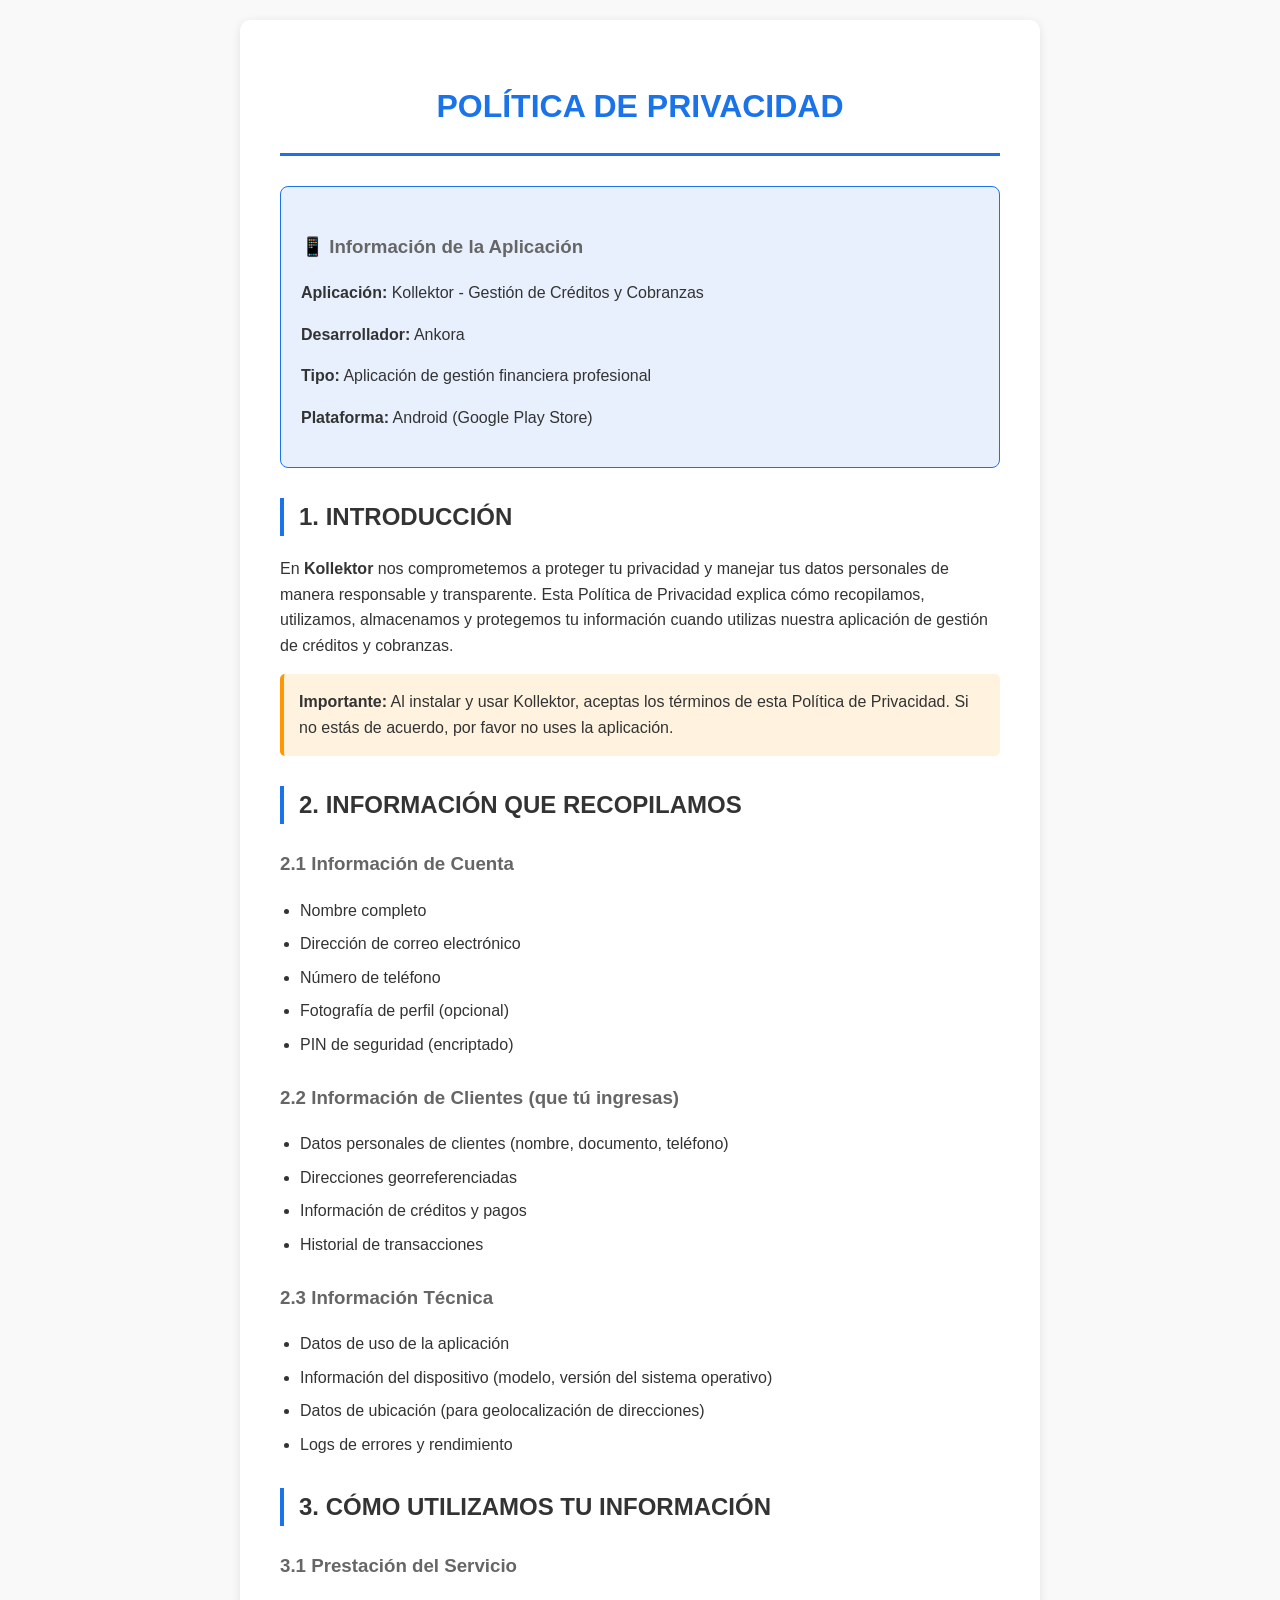
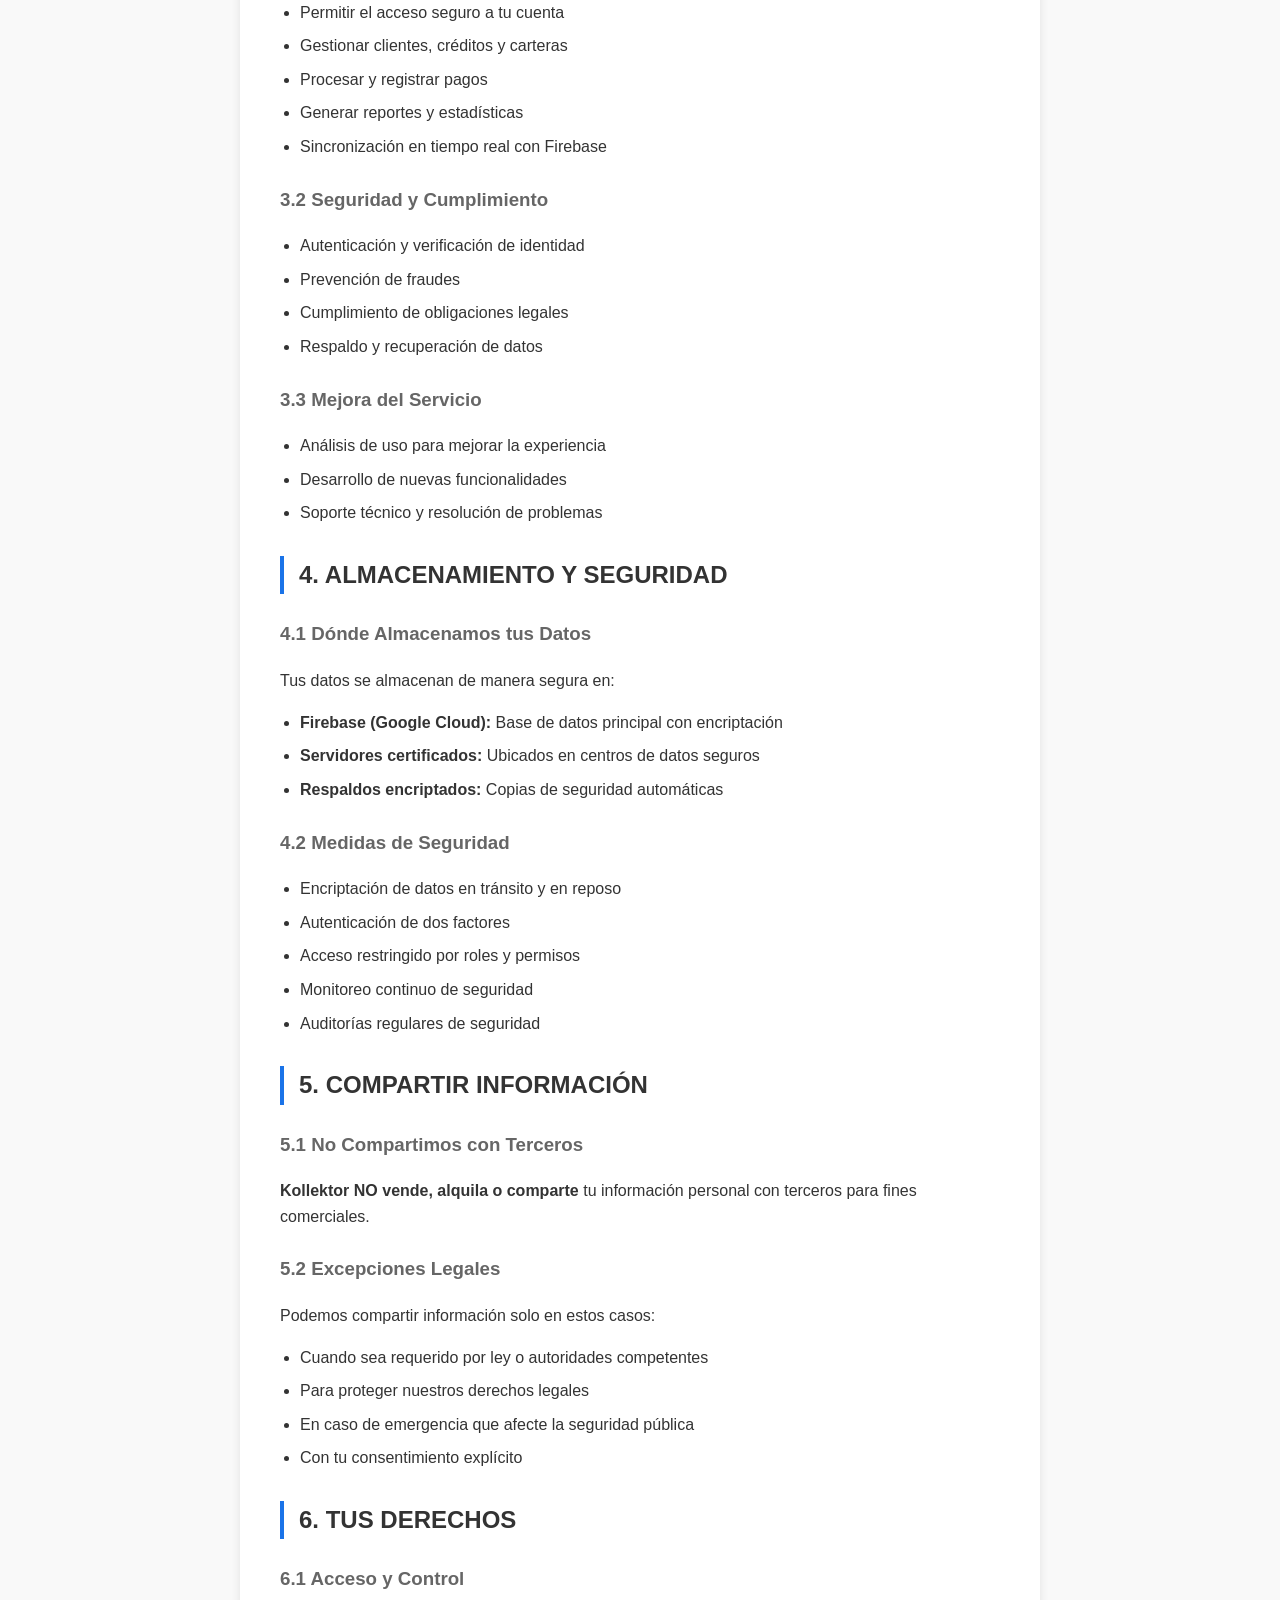
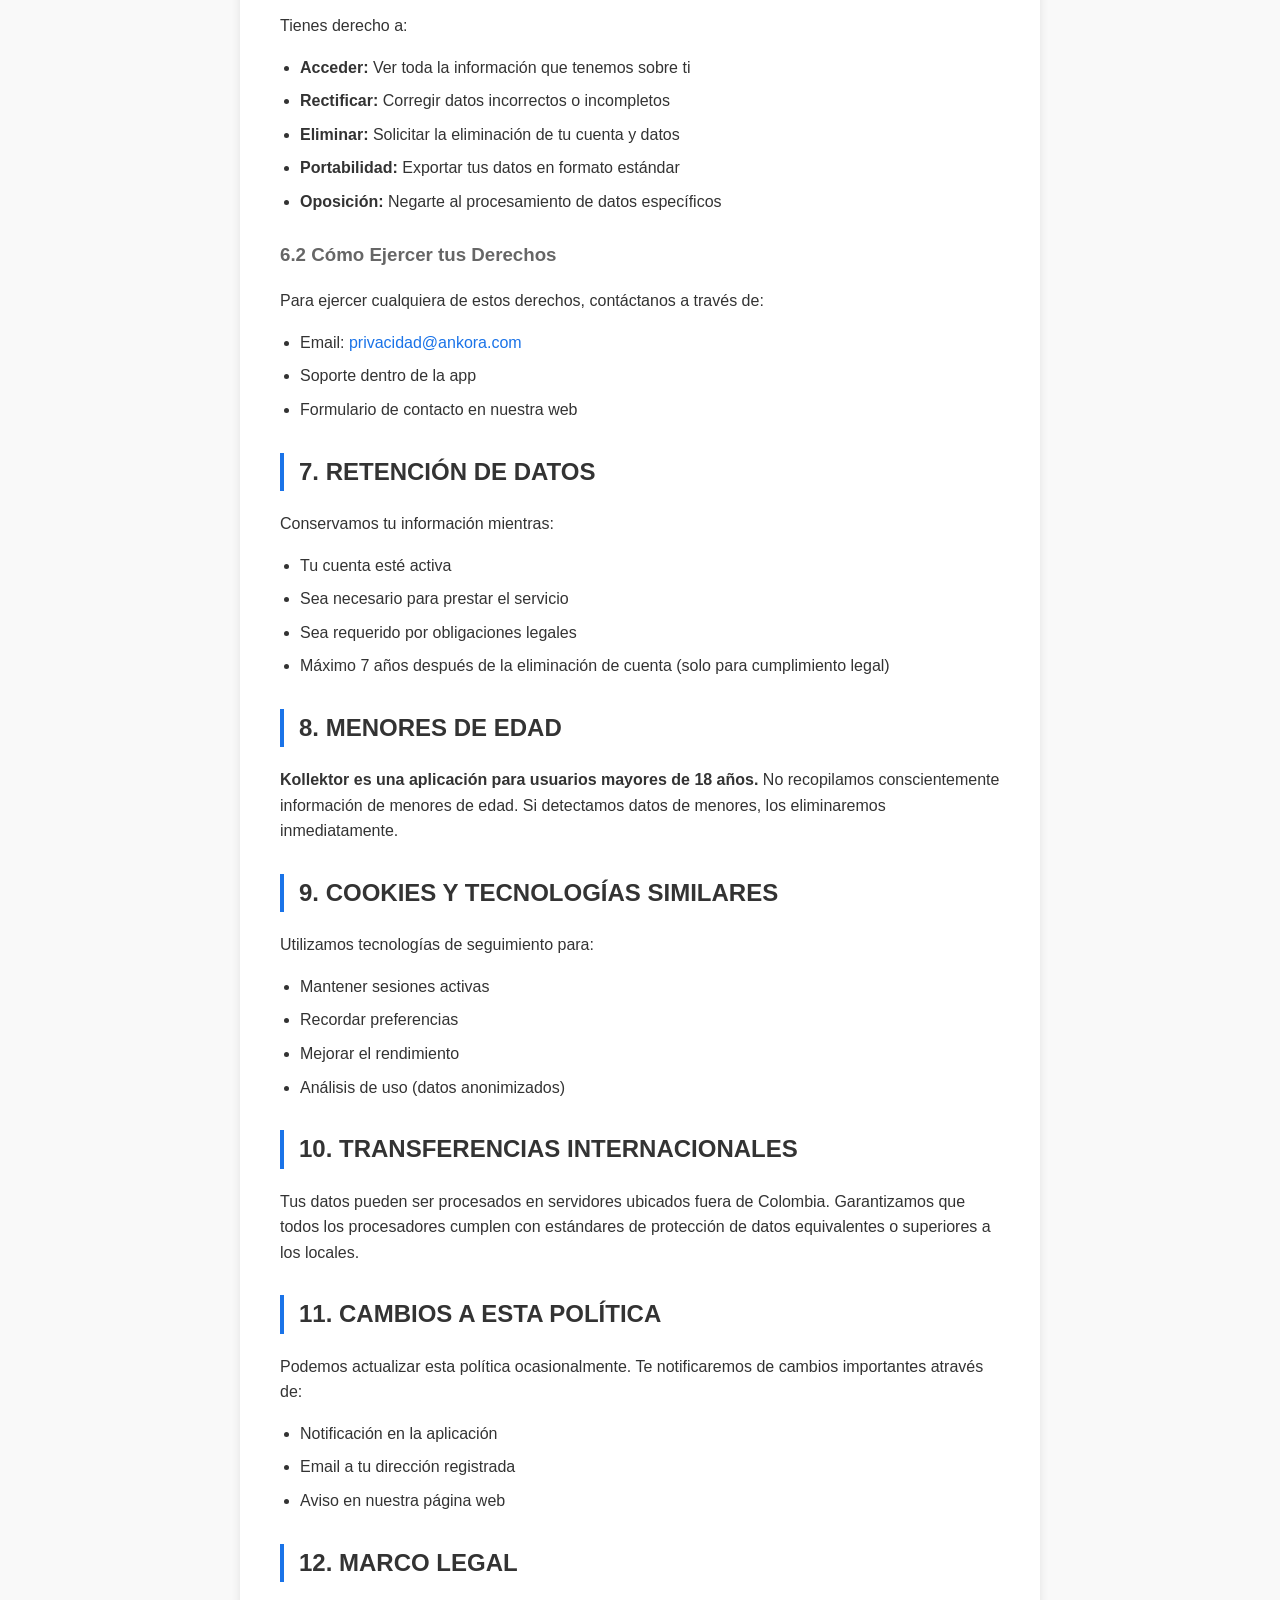
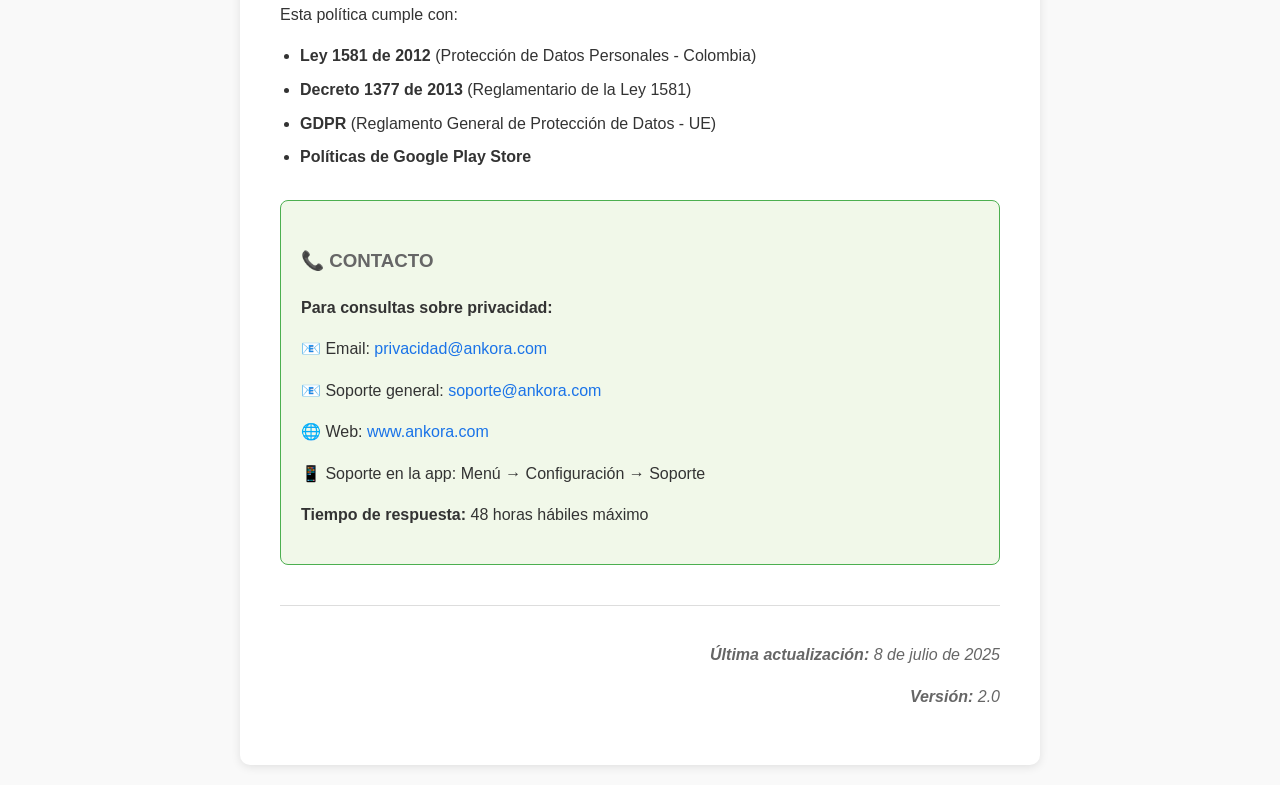
==== politica_privacidad.html @ d502690c "Create politica_privacidad.html" ====
<!DOCTYPE html>
<html lang="es">
<head>
    <meta charset="UTF-8">
    <meta name="viewport" content="width=device-width, initial-scale=1.0">
    <title>Política de Privacidad - Kollektor App</title>
    <style>
        body {
            font-family: 'Segoe UI', Tahoma, Geneva, Verdana, sans-serif;
            line-height: 1.6;
            color: #333;
            max-width: 800px;
            margin: 0 auto;
            padding: 20px;
            background-color: #f9f9f9;
        }
        .container {
            background: white;
            padding: 40px;
            border-radius: 10px;
            box-shadow: 0 2px 10px rgba(0,0,0,0.1);
        }
        h1 {
            color: #1a73e8;
            text-align: center;
            border-bottom: 3px solid #1a73e8;
            padding-bottom: 20px;
            margin-bottom: 30px;
        }
        h2 {
            color: #333;
            border-left: 4px solid #1a73e8;
            padding-left: 15px;
            margin-top: 30px;
        }
        h3 {
            color: #666;
            margin-top: 25px;
        }
        .app-info {
            background: #e8f0fe;
            padding: 20px;
            border-radius: 8px;
            margin-bottom: 30px;
            border: 1px solid #1a73e8;
        }
        .contact-info {
            background: #f1f8e9;
            padding: 20px;
            border-radius: 8px;
            margin-top: 30px;
            border: 1px solid #4caf50;
        }
        .important {
            background: #fff3e0;
            padding: 15px;
            border-radius: 5px;
            margin: 15px 0;
            border-left: 4px solid #ff9800;
        }
        ul {
            padding-left: 20px;
        }
        li {
            margin-bottom: 8px;
        }
        .date {
            text-align: right;
            font-style: italic;
            color: #666;
            margin-top: 40px;
            padding-top: 20px;
            border-top: 1px solid #ddd;
        }
        a {
            color: #1a73e8;
            text-decoration: none;
        }
        a:hover {
            text-decoration: underline;
        }
    </style>
</head>
<body>
    <div class="container">
        <h1>POLÍTICA DE PRIVACIDAD</h1>
        
        <div class="app-info">
            <h3>📱 Información de la Aplicación</h3>
            <p><strong>Aplicación:</strong> Kollektor - Gestión de Créditos y Cobranzas</p>
            <p><strong>Desarrollador:</strong> Ankora</p>
            <p><strong>Tipo:</strong> Aplicación de gestión financiera profesional</p>
            <p><strong>Plataforma:</strong> Android (Google Play Store)</p>
        </div>

        <h2>1. INTRODUCCIÓN</h2>
        <p>En <strong>Kollektor</strong> nos comprometemos a proteger tu privacidad y manejar tus datos personales de manera responsable y transparente. Esta Política de Privacidad explica cómo recopilamos, utilizamos, almacenamos y protegemos tu información cuando utilizas nuestra aplicación de gestión de créditos y cobranzas.</p>

        <div class="important">
            <strong>Importante:</strong> Al instalar y usar Kollektor, aceptas los términos de esta Política de Privacidad. Si no estás de acuerdo, por favor no uses la aplicación.
        </div>

        <h2>2. INFORMACIÓN QUE RECOPILAMOS</h2>
        
        <h3>2.1 Información de Cuenta</h3>
        <ul>
            <li>Nombre completo</li>
            <li>Dirección de correo electrónico</li>
            <li>Número de teléfono</li>
            <li>Fotografía de perfil (opcional)</li>
            <li>PIN de seguridad (encriptado)</li>
        </ul>

        <h3>2.2 Información de Clientes (que tú ingresas)</h3>
        <ul>
            <li>Datos personales de clientes (nombre, documento, teléfono)</li>
            <li>Direcciones georreferenciadas</li>
            <li>Información de créditos y pagos</li>
            <li>Historial de transacciones</li>
        </ul>

        <h3>2.3 Información Técnica</h3>
        <ul>
            <li>Datos de uso de la aplicación</li>
            <li>Información del dispositivo (modelo, versión del sistema operativo)</li>
            <li>Datos de ubicación (para geolocalización de direcciones)</li>
            <li>Logs de errores y rendimiento</li>
        </ul>

        <h2>3. CÓMO UTILIZAMOS TU INFORMACIÓN</h2>
        
        <h3>3.1 Prestación del Servicio</h3>
        <ul>
            <li>Permitir el acceso seguro a tu cuenta</li>
            <li>Gestionar clientes, créditos y carteras</li>
            <li>Procesar y registrar pagos</li>
            <li>Generar reportes y estadísticas</li>
            <li>Sincronización en tiempo real con Firebase</li>
        </ul>

        <h3>3.2 Seguridad y Cumplimiento</h3>
        <ul>
            <li>Autenticación y verificación de identidad</li>
            <li>Prevención de fraudes</li>
            <li>Cumplimiento de obligaciones legales</li>
            <li>Respaldo y recuperación de datos</li>
        </ul>

        <h3>3.3 Mejora del Servicio</h3>
        <ul>
            <li>Análisis de uso para mejorar la experiencia</li>
            <li>Desarrollo de nuevas funcionalidades</li>
            <li>Soporte técnico y resolución de problemas</li>
        </ul>

        <h2>4. ALMACENAMIENTO Y SEGURIDAD</h2>
        
        <h3>4.1 Dónde Almacenamos tus Datos</h3>
        <p>Tus datos se almacenan de manera segura en:</p>
        <ul>
            <li><strong>Firebase (Google Cloud):</strong> Base de datos principal con encriptación</li>
            <li><strong>Servidores certificados:</strong> Ubicados en centros de datos seguros</li>
            <li><strong>Respaldos encriptados:</strong> Copias de seguridad automáticas</li>
        </ul>

        <h3>4.2 Medidas de Seguridad</h3>
        <ul>
            <li>Encriptación de datos en tránsito y en reposo</li>
            <li>Autenticación de dos factores</li>
            <li>Acceso restringido por roles y permisos</li>
            <li>Monitoreo continuo de seguridad</li>
            <li>Auditorías regulares de seguridad</li>
        </ul>

        <h2>5. COMPARTIR INFORMACIÓN</h2>
        
        <h3>5.1 No Compartimos con Terceros</h3>
        <p><strong>Kollektor NO vende, alquila o comparte</strong> tu información personal con terceros para fines comerciales.</p>

        <h3>5.2 Excepciones Legales</h3>
        <p>Podemos compartir información solo en estos casos:</p>
        <ul>
            <li>Cuando sea requerido por ley o autoridades competentes</li>
            <li>Para proteger nuestros derechos legales</li>
            <li>En caso de emergencia que afecte la seguridad pública</li>
            <li>Con tu consentimiento explícito</li>
        </ul>

        <h2>6. TUS DERECHOS</h2>
        
        <h3>6.1 Acceso y Control</h3>
        <p>Tienes derecho a:</p>
        <ul>
            <li><strong>Acceder:</strong> Ver toda la información que tenemos sobre ti</li>
            <li><strong>Rectificar:</strong> Corregir datos incorrectos o incompletos</li>
            <li><strong>Eliminar:</strong> Solicitar la eliminación de tu cuenta y datos</li>
            <li><strong>Portabilidad:</strong> Exportar tus datos en formato estándar</li>
            <li><strong>Oposición:</strong> Negarte al procesamiento de datos específicos</li>
        </ul>

        <h3>6.2 Cómo Ejercer tus Derechos</h3>
        <p>Para ejercer cualquiera de estos derechos, contáctanos a través de:</p>
        <ul>
            <li>Email: <a href="mailto:privacidad@ankora.com">privacidad@ankora.com</a></li>
            <li>Soporte dentro de la app</li>
            <li>Formulario de contacto en nuestra web</li>
        </ul>

        <h2>7. RETENCIÓN DE DATOS</h2>
        <p>Conservamos tu información mientras:</p>
        <ul>
            <li>Tu cuenta esté activa</li>
            <li>Sea necesario para prestar el servicio</li>
            <li>Sea requerido por obligaciones legales</li>
            <li>Máximo 7 años después de la eliminación de cuenta (solo para cumplimiento legal)</li>
        </ul>

        <h2>8. MENORES DE EDAD</h2>
        <p><strong>Kollektor es una aplicación para usuarios mayores de 18 años.</strong> No recopilamos conscientemente información de menores de edad. Si detectamos datos de menores, los eliminaremos inmediatamente.</p>

        <h2>9. COOKIES Y TECNOLOGÍAS SIMILARES</h2>
        <p>Utilizamos tecnologías de seguimiento para:</p>
        <ul>
            <li>Mantener sesiones activas</li>
            <li>Recordar preferencias</li>
            <li>Mejorar el rendimiento</li>
            <li>Análisis de uso (datos anonimizados)</li>
        </ul>

        <h2>10. TRANSFERENCIAS INTERNACIONALES</h2>
        <p>Tus datos pueden ser procesados en servidores ubicados fuera de Colombia. Garantizamos que todos los procesadores cumplen con estándares de protección de datos equivalentes o superiores a los locales.</p>

        <h2>11. CAMBIOS A ESTA POLÍTICA</h2>
        <p>Podemos actualizar esta política ocasionalmente. Te notificaremos de cambios importantes através de:</p>
        <ul>
            <li>Notificación en la aplicación</li>
            <li>Email a tu dirección registrada</li>
            <li>Aviso en nuestra página web</li>
        </ul>

        <h2>12. MARCO LEGAL</h2>
        <p>Esta política cumple con:</p>
        <ul>
            <li><strong>Ley 1581 de 2012</strong> (Protección de Datos Personales - Colombia)</li>
            <li><strong>Decreto 1377 de 2013</strong> (Reglamentario de la Ley 1581)</li>
            <li><strong>GDPR</strong> (Reglamento General de Protección de Datos - UE)</li>
            <li><strong>Políticas de Google Play Store</strong></li>
        </ul>

        <div class="contact-info">
            <h3>📞 CONTACTO</h3>
            <p><strong>Para consultas sobre privacidad:</strong></p>
            <p>📧 Email: <a href="mailto:privacidad@ankora.com">privacidad@ankora.com</a></p>
            <p>📧 Soporte general: <a href="mailto:soporte@ankora.com">soporte@ankora.com</a></p>
            <p>🌐 Web: <a href="https://www.ankora.com">www.ankora.com</a></p>
            <p>📱 Soporte en la app: Menú → Configuración → Soporte</p>
            
            <p><strong>Tiempo de respuesta:</strong> 48 horas hábiles máximo</p>
        </div>

        <div class="date">
            <p><strong>Última actualización:</strong> 8 de julio de 2025</p>
            <p><strong>Versión:</strong> 2.0</p>
        </div>
    </div>
</body>
</html>
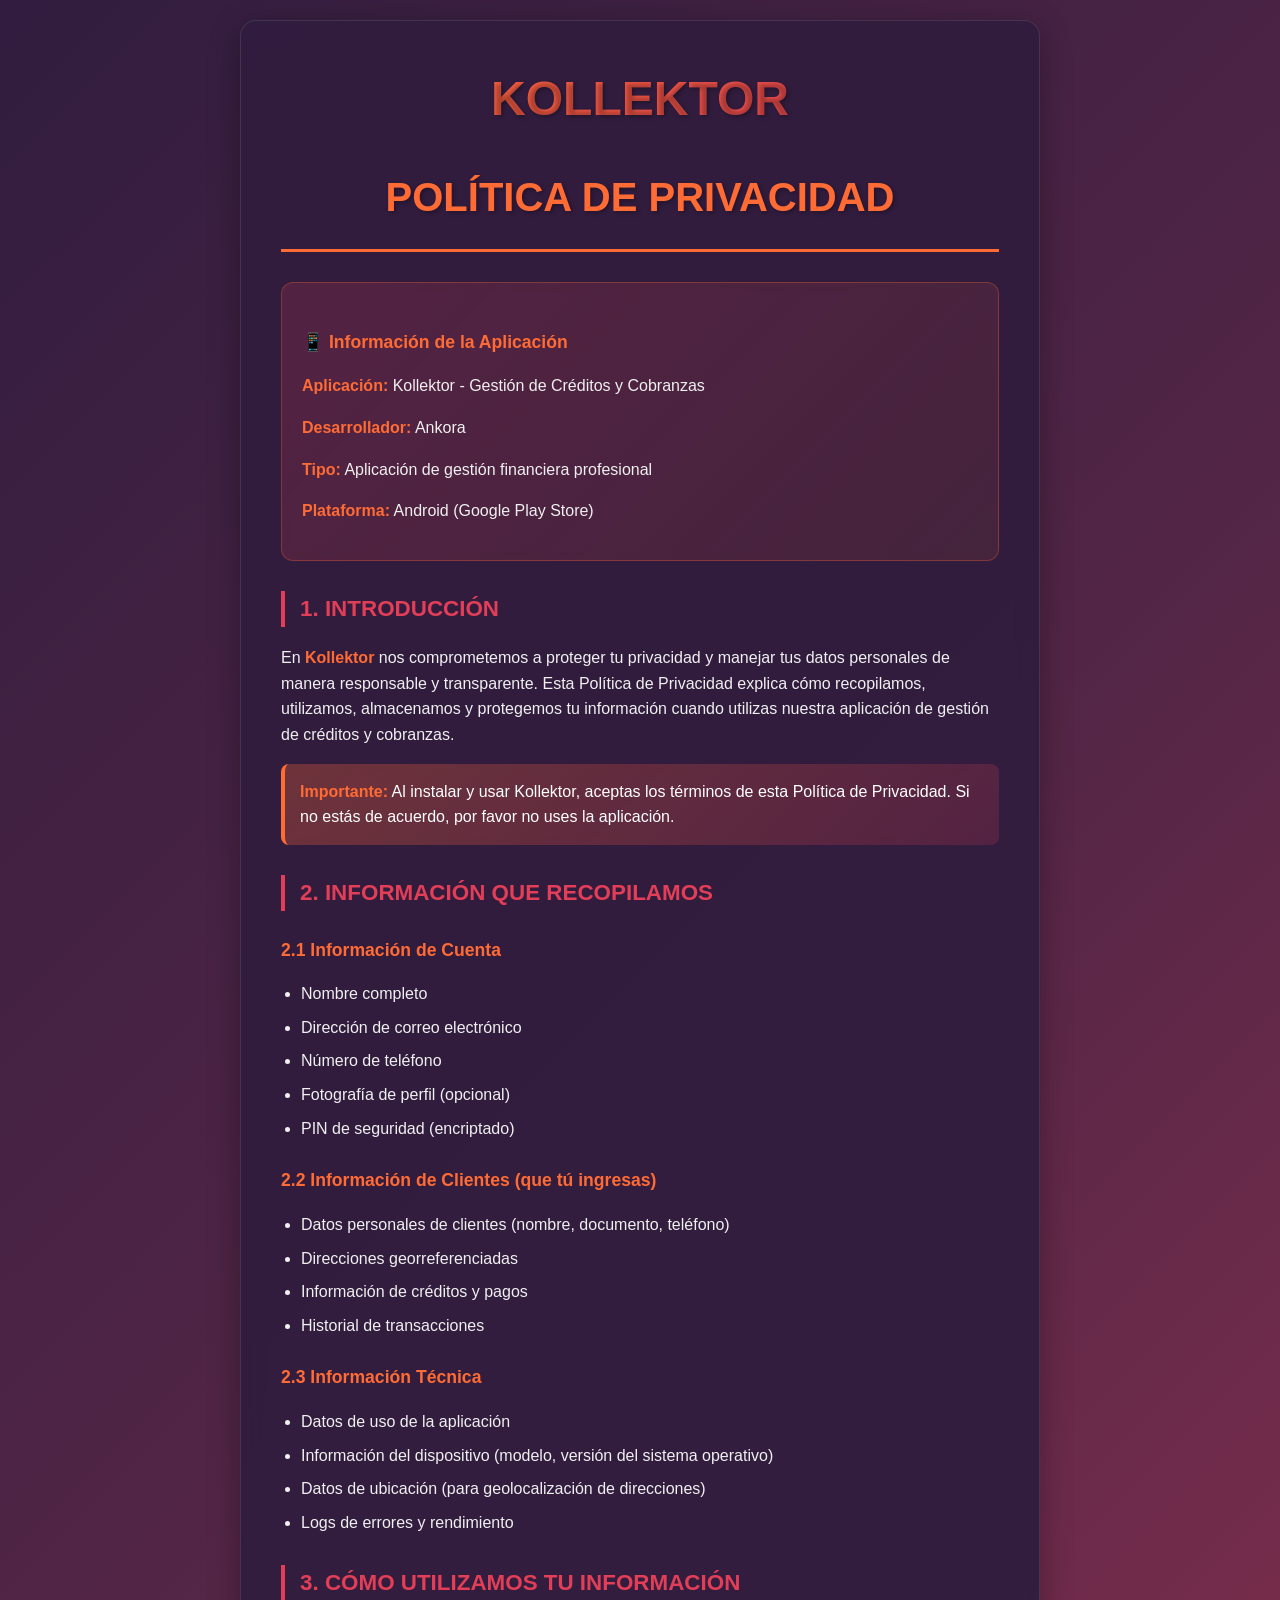
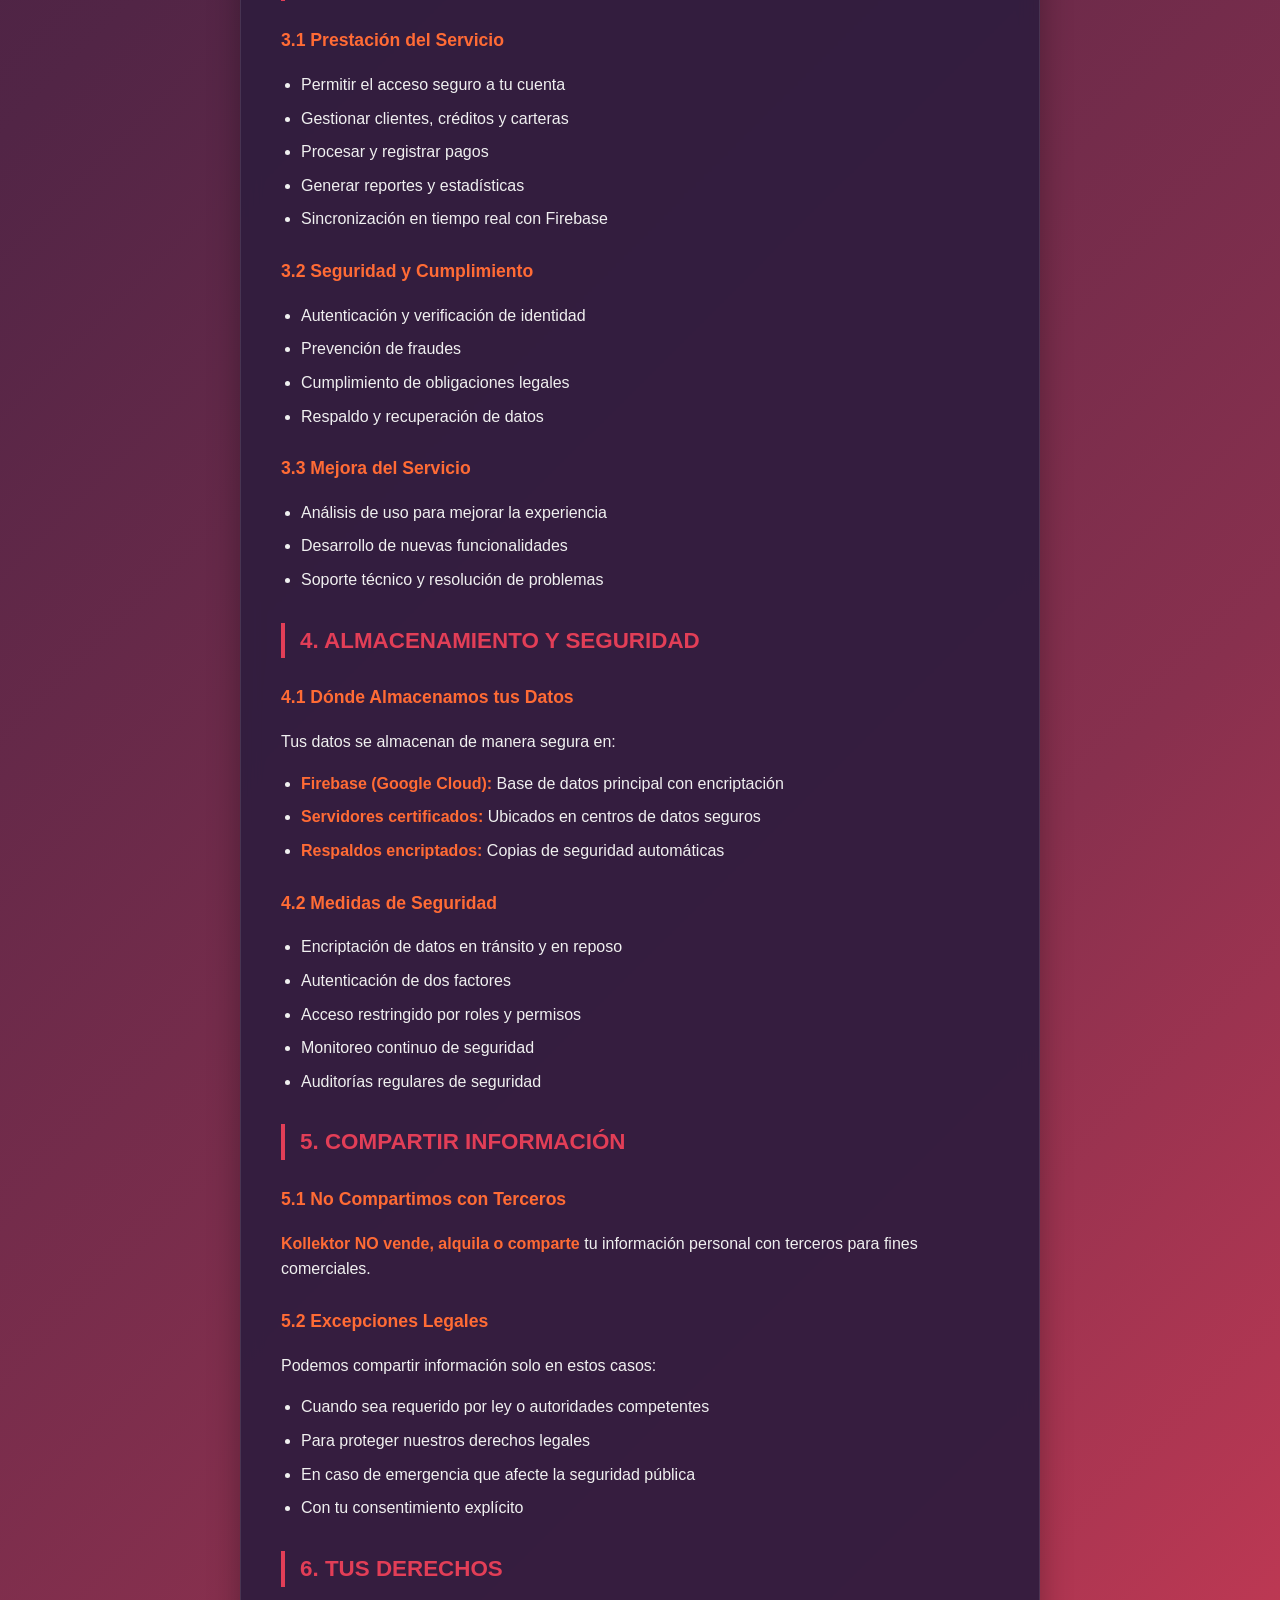
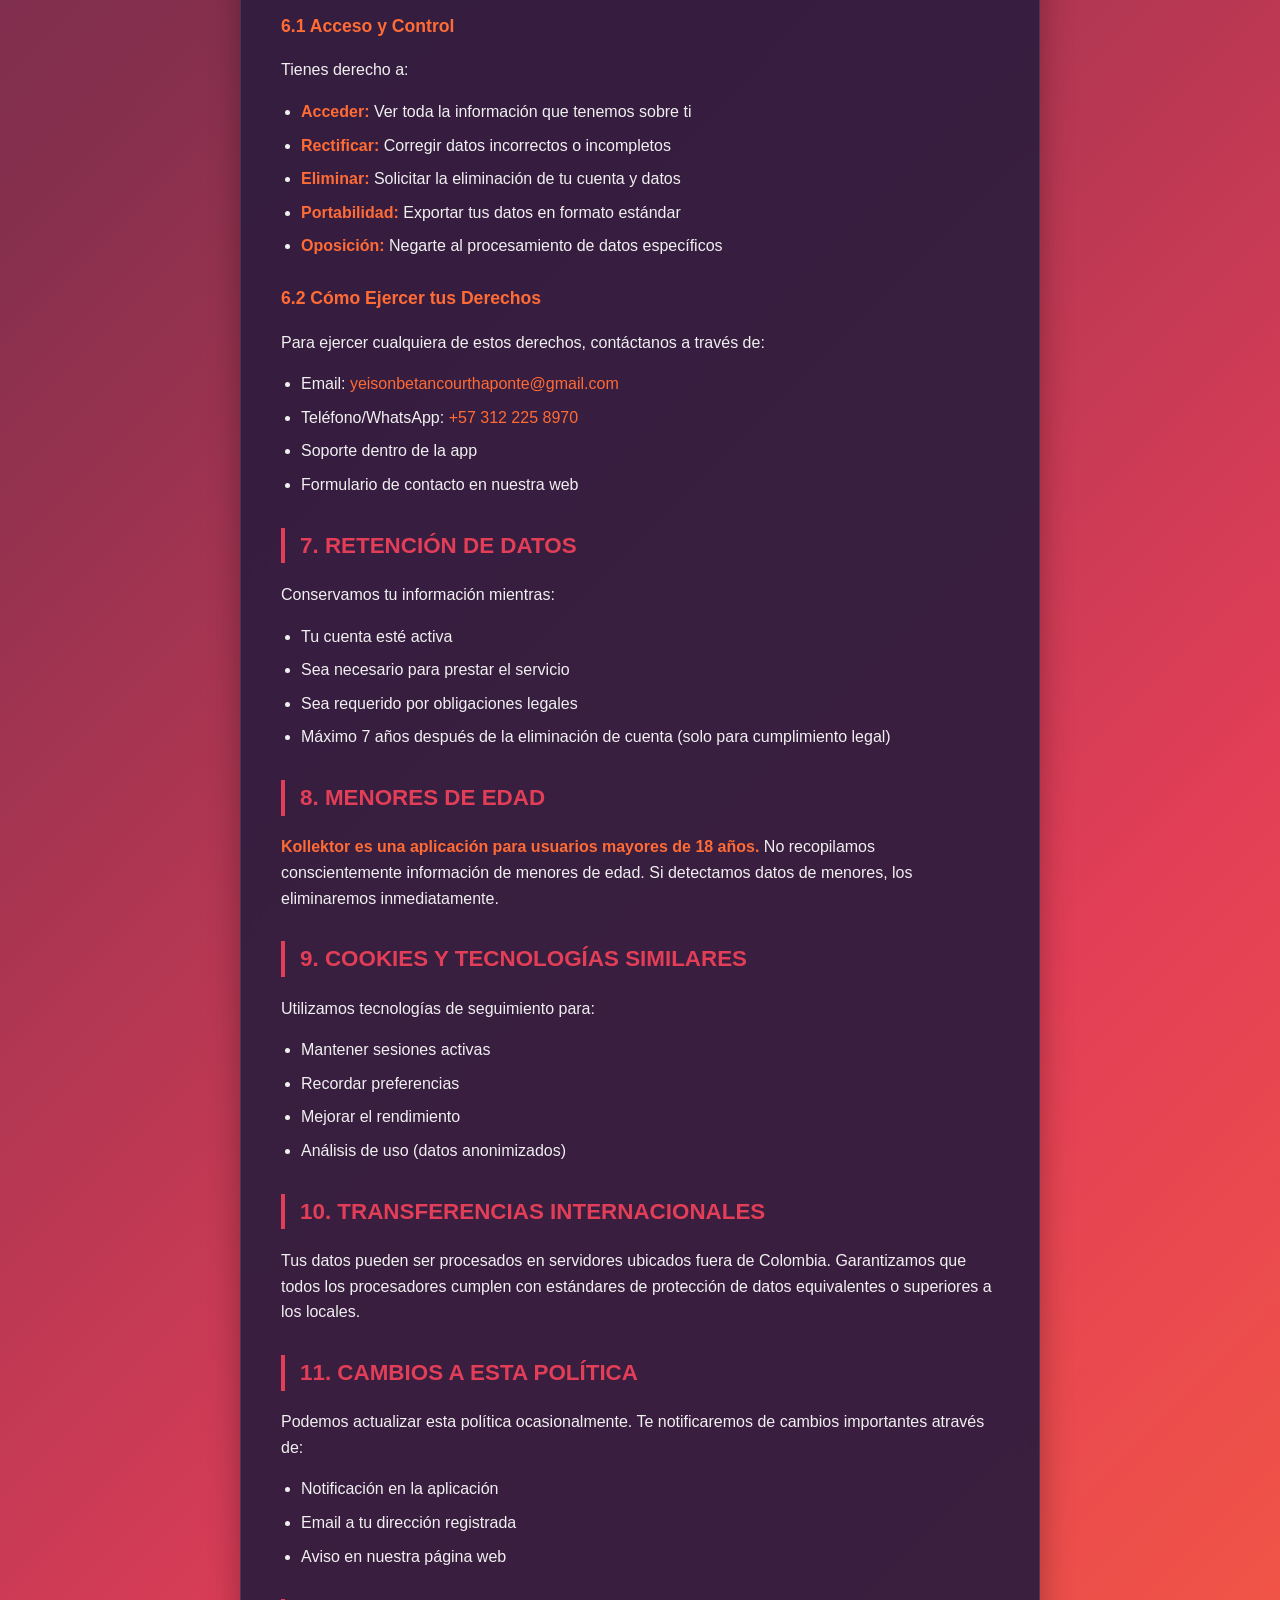
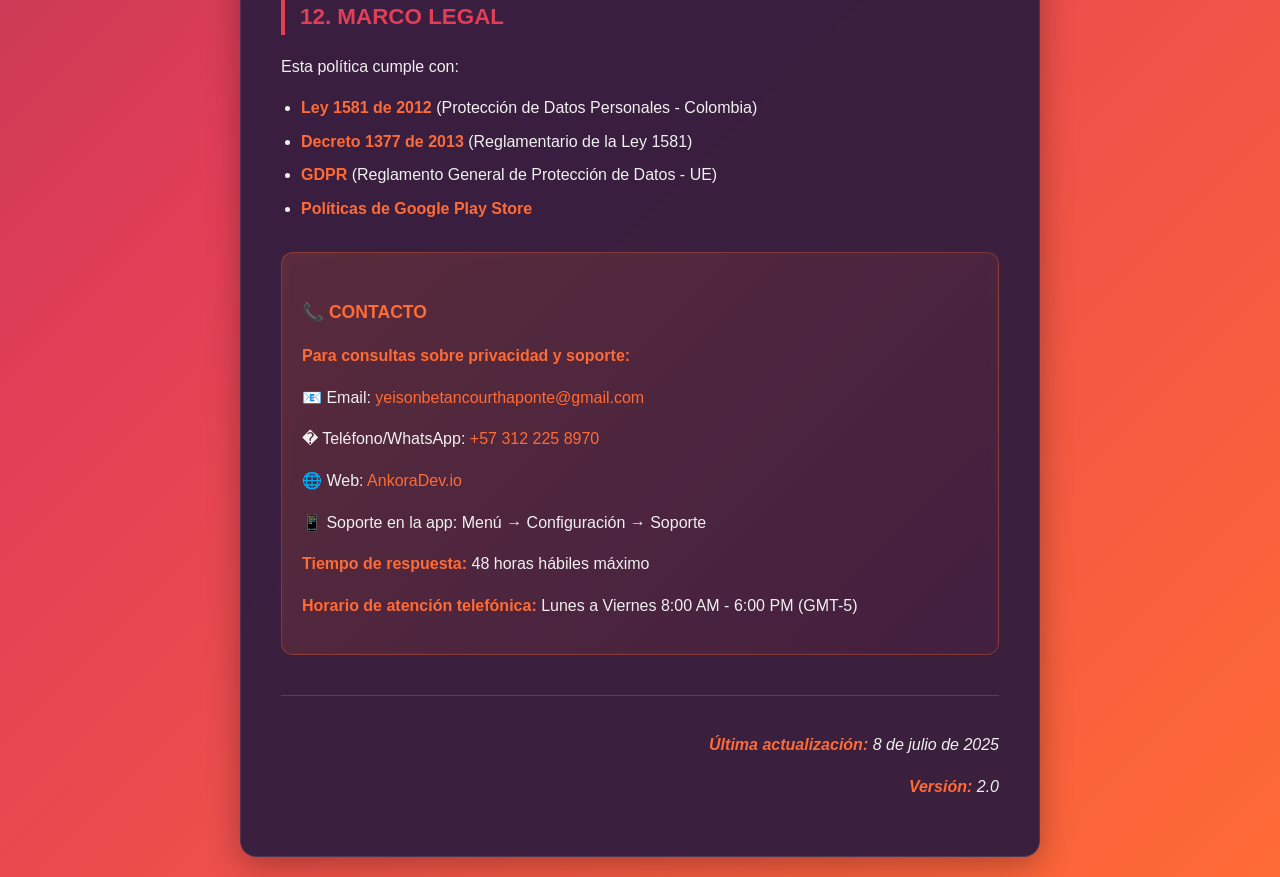
==== commit 072bba4b: "Update politica_privacidad.html" ====
--- a/politica_privacidad.html
+++ b/politica_privacidad.html
@@ -8,81 +8,116 @@
         body {
             font-family: 'Segoe UI', Tahoma, Geneva, Verdana, sans-serif;
             line-height: 1.6;
-            color: #333;
+            color: #FFFFFF;
             max-width: 800px;
             margin: 0 auto;
             padding: 20px;
-            background-color: #f9f9f9;
+            background: linear-gradient(135deg, #311D3F 0%, #522546 25%, #88304E 50%, #E23E57 75%, #FF6B35 100%);
+            min-height: 100vh;
         }
         .container {
-            background: white;
+            background: rgba(49, 29, 63, 0.95);
+            backdrop-filter: blur(10px);
             padding: 40px;
-            border-radius: 10px;
-            box-shadow: 0 2px 10px rgba(0,0,0,0.1);
+            border-radius: 16px;
+            box-shadow: 0 8px 32px rgba(0, 0, 0, 0.3);
+            border: 1px solid rgba(255, 255, 255, 0.1);
         }
         h1 {
-            color: #1a73e8;
+            color: #FF6B35;
             text-align: center;
-            border-bottom: 3px solid #1a73e8;
+            border-bottom: 3px solid #FF6B35;
             padding-bottom: 20px;
             margin-bottom: 30px;
+            font-size: 2.5rem;
+            text-shadow: 2px 2px 4px rgba(0, 0, 0, 0.3);
         }
         h2 {
-            color: #333;
-            border-left: 4px solid #1a73e8;
+            color: #E23E57;
+            border-left: 4px solid #E23E57;
             padding-left: 15px;
             margin-top: 30px;
+            font-size: 1.4rem;
         }
         h3 {
-            color: #666;
+            color: #FF6B35;
             margin-top: 25px;
+            font-size: 1.1rem;
         }
         .app-info {
-            background: #e8f0fe;
+            background: linear-gradient(135deg, rgba(226, 62, 87, 0.2), rgba(255, 107, 53, 0.1));
             padding: 20px;
+            border-radius: 12px;
+            margin-bottom: 30px;
+            border: 1px solid rgba(255, 107, 53, 0.3);
+            backdrop-filter: blur(5px);
+        }
+        .contact-info {
+            background: linear-gradient(135deg, rgba(255, 107, 53, 0.2), rgba(226, 62, 87, 0.1));
+            padding: 20px;
+            border-radius: 12px;
+            margin-top: 30px;
+            border: 1px solid rgba(255, 107, 53, 0.3);
+            backdrop-filter: blur(5px);
+        }
+        .important {
+            background: linear-gradient(135deg, rgba(255, 107, 53, 0.3), rgba(226, 62, 87, 0.2));
+            padding: 15px;
             border-radius: 8px;
-            margin-bottom: 30px;
-            border: 1px solid #1a73e8;
-        }
-        .contact-info {
-            background: #f1f8e9;
-            padding: 20px;
-            border-radius: 8px;
-            margin-top: 30px;
-            border: 1px solid #4caf50;
-        }
-        .important {
-            background: #fff3e0;
-            padding: 15px;
-            border-radius: 5px;
             margin: 15px 0;
-            border-left: 4px solid #ff9800;
+            border-left: 4px solid #FF6B35;
+            backdrop-filter: blur(5px);
         }
         ul {
             padding-left: 20px;
         }
         li {
             margin-bottom: 8px;
+            color: #F0F0F0;
+        }
+        p {
+            color: #F0F0F0;
         }
         .date {
             text-align: right;
             font-style: italic;
-            color: #666;
+            color: #C0C0C0;
             margin-top: 40px;
             padding-top: 20px;
-            border-top: 1px solid #ddd;
+            border-top: 1px solid rgba(255, 107, 53, 0.3);
         }
         a {
-            color: #1a73e8;
+            color: #FF6B35;
             text-decoration: none;
+            transition: color 0.3s ease;
         }
         a:hover {
+            color: #E23E57;
             text-decoration: underline;
+        }
+        strong {
+            color: #FF6B35;
+        }
+        .logo {
+            text-align: center;
+            margin-bottom: 20px;
+        }
+        .logo-text {
+            font-size: 3rem;
+            font-weight: bold;
+            background: linear-gradient(135deg, #FF6B35, #E23E57);
+            -webkit-background-clip: text;
+            -webkit-text-fill-color: transparent;
+            background-clip: text;
+            text-shadow: 2px 2px 4px rgba(0, 0, 0, 0.3);
         }
     </style>
 </head>
 <body>
     <div class="container">
+        <div class="logo">
+            <div class="logo-text">KOLLEKTOR</div>
+        </div>
         <h1>POLÍTICA DE PRIVACIDAD</h1>
         
         <div class="app-info">
@@ -201,7 +236,8 @@
         <h3>6.2 Cómo Ejercer tus Derechos</h3>
         <p>Para ejercer cualquiera de estos derechos, contáctanos a través de:</p>
         <ul>
-            <li>Email: <a href="mailto:privacidad@ankora.com">privacidad@ankora.com</a></li>
+            <li>Email: <a href="mailto:yeisonbetancourthaponte@gmail.com">yeisonbetancourthaponte@gmail.com</a></li>
+            <li>Teléfono/WhatsApp: <a href="tel:+573122258970">+57 312 225 8970</a></li>
             <li>Soporte dentro de la app</li>
             <li>Formulario de contacto en nuestra web</li>
         </ul>
@@ -249,13 +285,14 @@
 
         <div class="contact-info">
             <h3>📞 CONTACTO</h3>
-            <p><strong>Para consultas sobre privacidad:</strong></p>
-            <p>📧 Email: <a href="mailto:privacidad@ankora.com">privacidad@ankora.com</a></p>
-            <p>📧 Soporte general: <a href="mailto:soporte@ankora.com">soporte@ankora.com</a></p>
-            <p>🌐 Web: <a href="https://www.ankora.com">www.ankora.com</a></p>
+            <p><strong>Para consultas sobre privacidad y soporte:</strong></p>
+            <p>📧 Email: <a href="mailto:yeisonbetancourthaponte@gmail.com">yeisonbetancourthaponte@gmail.com</a></p>
+            <p>� Teléfono/WhatsApp: <a href="tel:+573122258970">+57 312 225 8970</a></p>
+            <p>🌐 Web: <a href="https://hellscytheb.github.io/AnkoraDev.io">AnkoraDev.io</a></p>
             <p>📱 Soporte en la app: Menú → Configuración → Soporte</p>
             
             <p><strong>Tiempo de respuesta:</strong> 48 horas hábiles máximo</p>
+            <p><strong>Horario de atención telefónica:</strong> Lunes a Viernes 8:00 AM - 6:00 PM (GMT-5)</p>
         </div>
 
         <div class="date">
